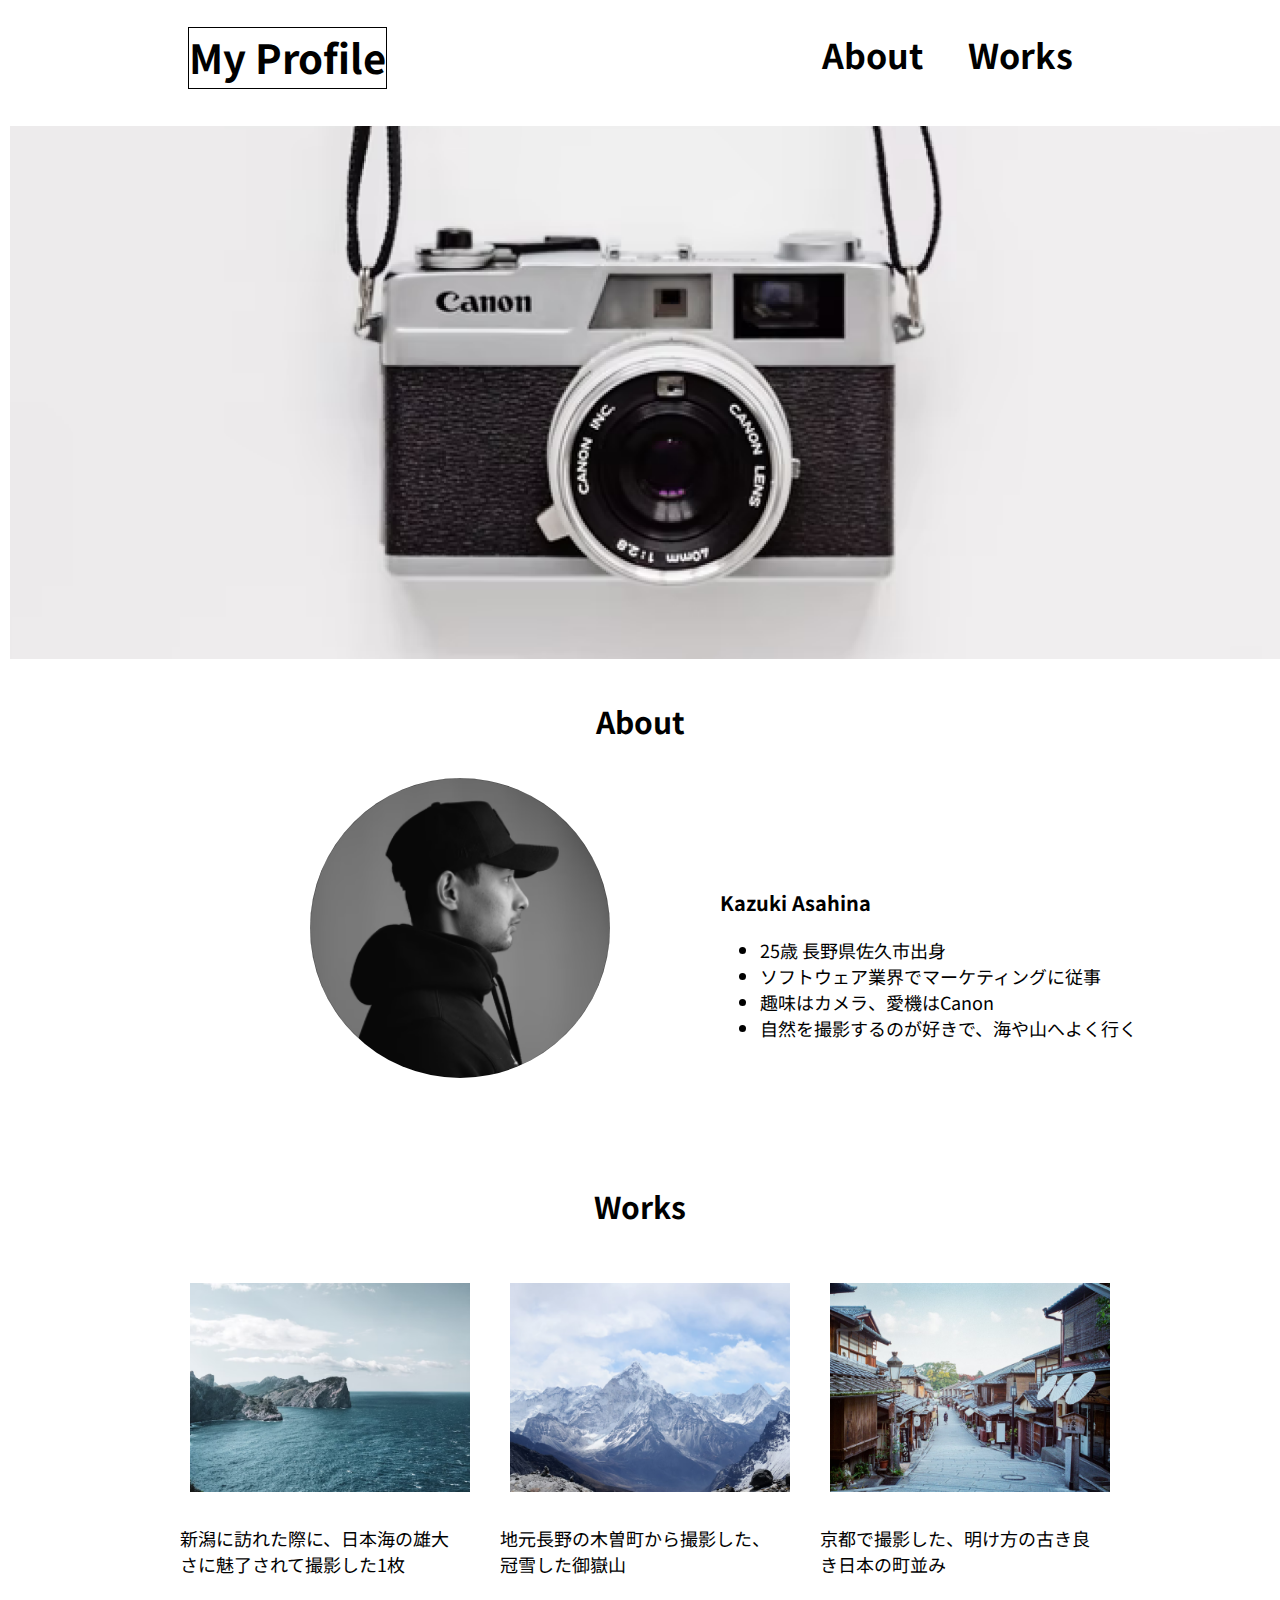
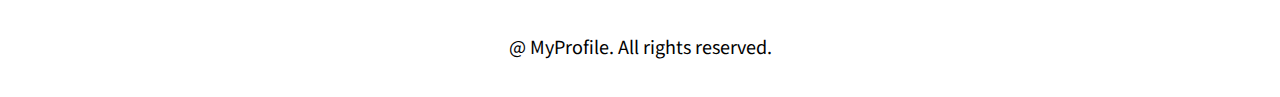
==== kadai_001/index2.html @ 9f2ab713 "kadai_001をアップロード" ====
<!-- 〇 -->
<!DOCTYPE html>
<html lang="en">
<head>
  <meta charset="UTF-8">
  <meta name="viewport" content="width=device-width, initial-scale=1.0">
  <meta name="description" content="Kazuki Asahinaの紹介">
  <title>PROFILE</title>
  <link rel="stylesheet" href="style.css">
  <link rel="preconnect" href="https://fonts.googleapis.com">
  <link rel="preconnect" href="https://fonts.gstatic.com" crossorigin="">
  <link href="https://fonts.googleapis.com/css2?family=Noto+Sans+JP&amp;display=swap" rel="stylesheet">
</head>

<body>
  <header>
    <div class="header-inner">
      <h1><a href="index.html" class="home">My Profile</a></h1>

<!-- ナビゲーション -->
 <nav>
  <ul class="menu">
    <li><a href="index.html#about">About</a></li>
    <li><a href="index.html#works">Works</a></li>
  </ul>
 </nav>
    </div>
  </header>
  
<main>
  <article>
    <!-- メイン画像 -->
     <div>
      <img class="main-camera" src="images/main.png" alt="カメラ">
     </div>
<!-- アバウト -->
     <section class="about">
      <h2 id="about">About</h2>
      <div class="about-inner">
      <img  class=picture src="images/about.png" alt="name">
      <div class="contents">
        <p class="name">Kazuki Asahina</p>
      <ul>
        <li>25歳 長野県佐久市出身</li>
        <li>ソフトウェア業界でマーケティングに従事</li>
        <li>趣味はカメラ、愛機はCanon</li>
        <li>自然を撮影するのが好きで、海や山へよく行く</li>
      </ul>
      </div>
      </div>
     </section>

<!-- セクション -->
     <section class="works">
      <h2 id="works">Works</h2>
      <div class="works-inner">
      <div class="item">
        <img src="images/works1.png" alt="日本海">
        <p>新潟に訪れた際に、日本海の雄大さに魅了されて撮影した1枚</p>
      </div>

      <div class="item">
        <img src="images/works2.png" alt="冠雪した御嶽山">
        <p>地元長野の木曽町から撮影した、冠雪した御嶽山</p>
      </div>

      <div class="item">
        <img src="images/works3.png" alt="京都">
        <p>京都で撮影した、明け方の古き良き日本の町並み</p>
      </div>
    </div>
     </section>
  </article>
</main>
</body>

<!-- フッター -->
<footer>
<p>@ MyProfile. All rights reserved.</p>
</footer>
---- kadai_001/style.css ----
* {
  box-sizing: border-box;
}

body {
  padding: 0px;
  margin: 0px;
  font-family: "Noto Sans JP", sans-serif;
  font-size: 18px;
}


/* ヘッダー */
.header-inner {
 display: flex;
 justify-content: space-around;
  font-size: 20px;
  font-weight: bold;

}

.header-inner a {
  color: black;
  text-decoration: none;
  
}


h1 {
 border: 1px solid black;

}


nav li {
  list-style: none;
  display: inline;
  margin: 0 20px;
  line-height: 70px;
  
  
}

nav a {
  font-size: 34px;
}


/* メイン画像 */
img {
  width: 100%;
  margin: 10px;
}

/* 真ん中の文字 */
h2 {
  font-size: 30px;
  font-weight: bold;
  text-align: center;
}

/* セクションアバウト */
.about-inner {
  display: flex;
  margin-left: 300px;
}

.name {
  font-weight: bold;
  font-size: 20px;
}

.contents {
 margin: 100px;
}


/* 顔写真 */
.picture {
  border-radius: 50%;
  height: 300px;
  width: 300px;
}

.works-inner {
  max-width: 960px;
  display: flex;
  margin: 0 auto;
  
} 

.item {
  width: 300px;
  margin: 20px;
  
}



/* フッター */
footer p {
  text-align: center;
  padding-bottom: 20px;
}

/* スマホ用スタイル */
@media (max-width: 767px){
h1 {
  font-size: 28px;
}

h2 {
  padding: 30px 0 20px ;
  font-size: 28px;
}

.about-inner {
  display: flex;
  justify-content: center;
}

nav li {
  margin: 0 10px;
}

nav a {
  font-size: 21px;
}

.item {
  width: 100%;
  text-align: center;
  padding-bottom: 40px;
}
}
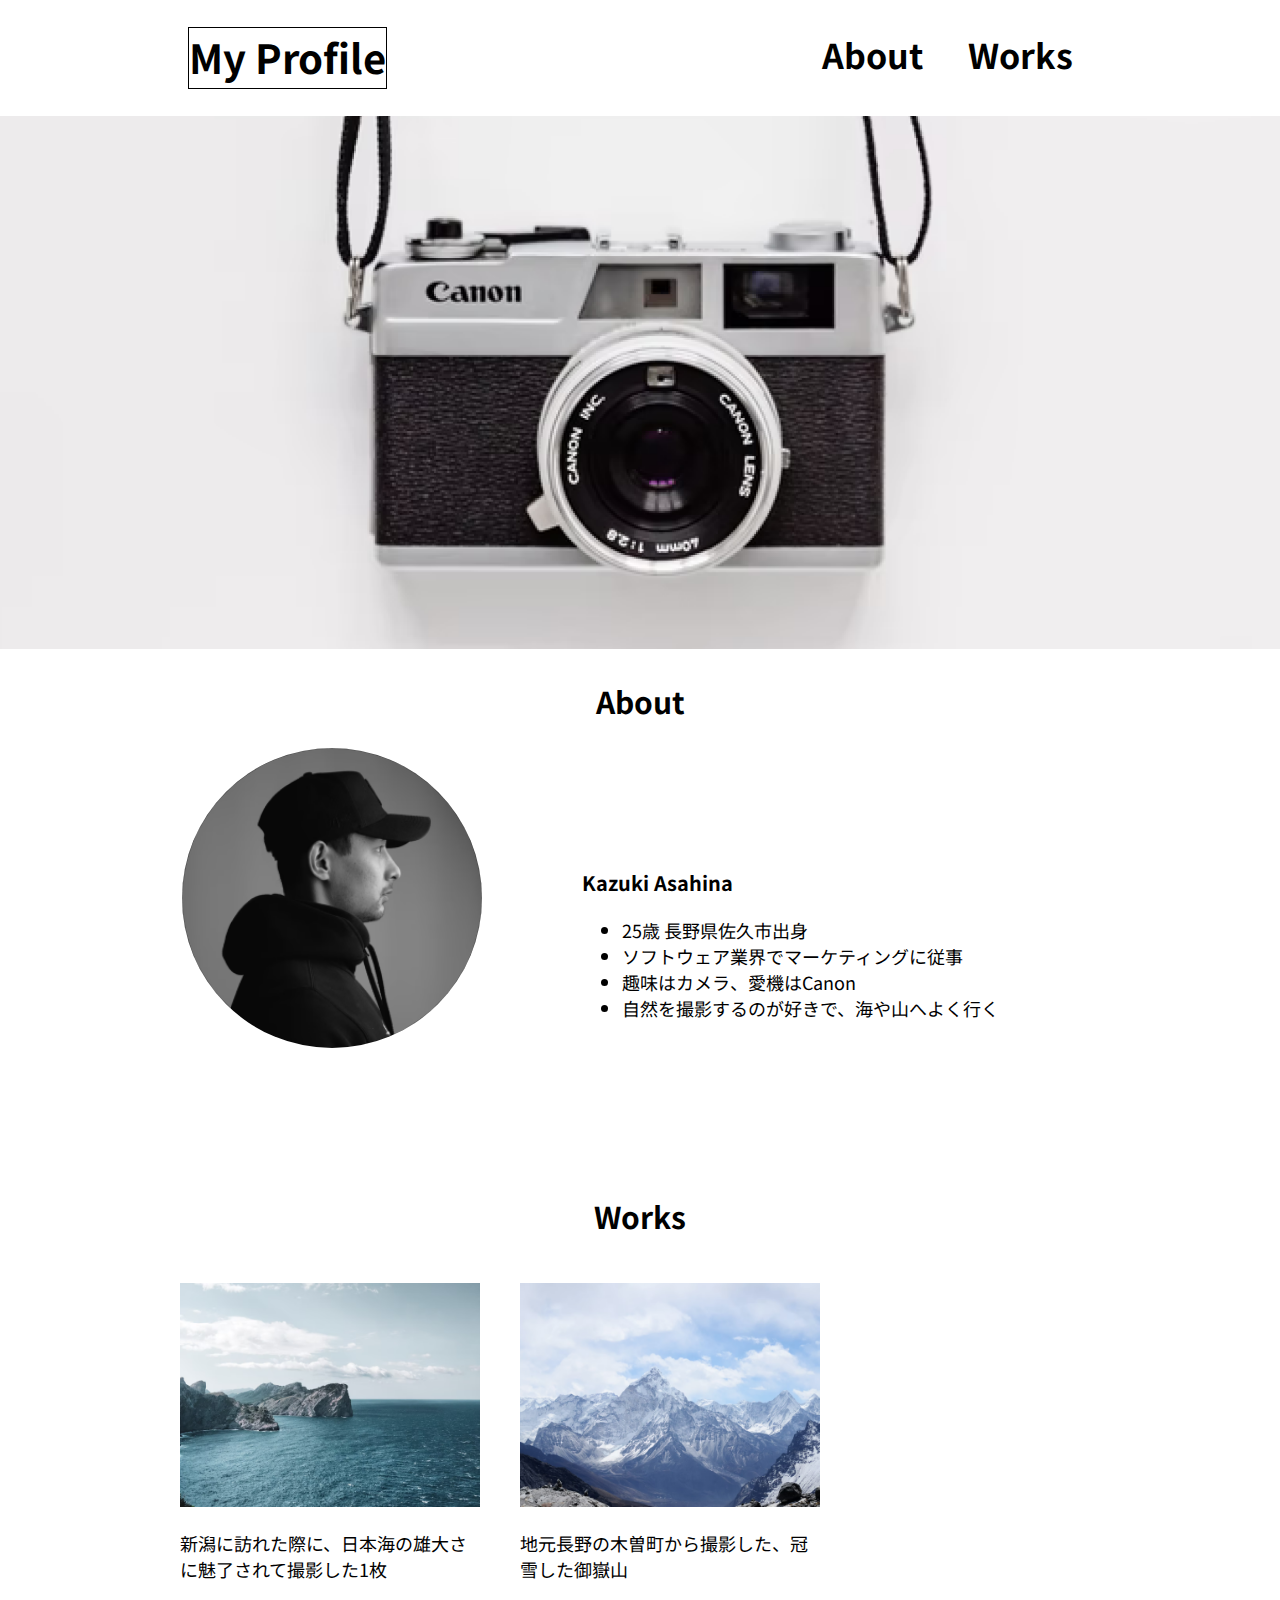
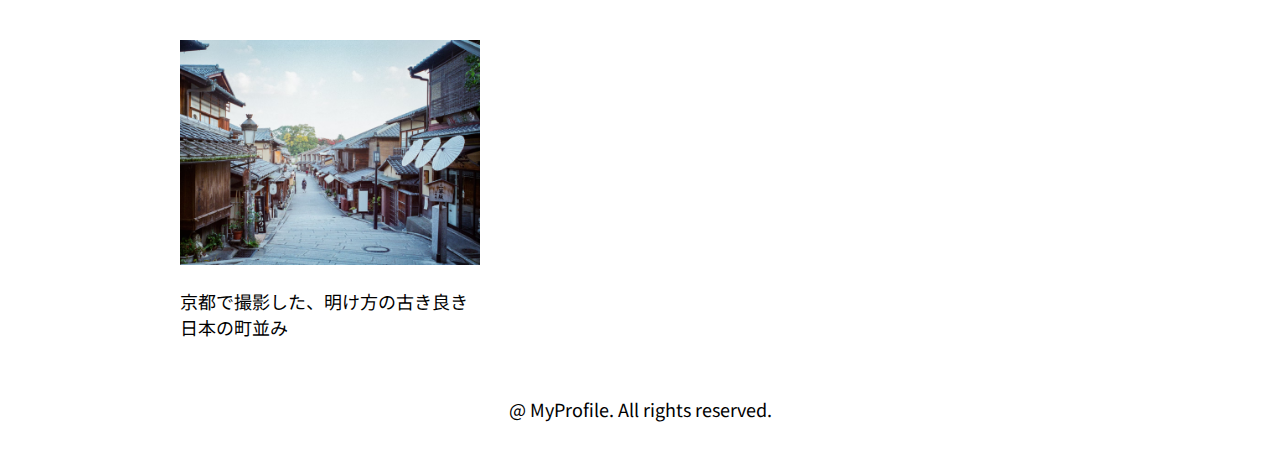
==== commit 07e40d9d: "kadai_001を修正アップロード" ====
--- a/kadai_001/index2.html
+++ b/kadai_001/index2.html
@@ -41,10 +41,10 @@
       <div class="contents">
         <p class="name">Kazuki Asahina</p>
       <ul>
-        <li>25歳 長野県佐久市出身</li>
-        <li>ソフトウェア業界でマーケティングに従事</li>
-        <li>趣味はカメラ、愛機はCanon</li>
-        <li>自然を撮影するのが好きで、海や山へよく行く</li>
+        <li class="contents_li">25歳 長野県佐久市出身</li>
+        <li class="contents_li">ソフトウェア業界でマーケティングに従事</li>
+        <li class="contents_li">趣味はカメラ、愛機はCanon</li>
+        <li class="contents_li">自然を撮影するのが好きで、海や山へよく行く</li>
       </ul>
       </div>
       </div>
--- a/kadai_001/style.css
+++ b/kadai_001/style.css
@@ -7,6 +7,8 @@
   margin: 0px;
   font-family: "Noto Sans JP", sans-serif;
   font-size: 18px;
+  color: #000000;
+  background-color: #ffffff;
 }
 
 
@@ -16,29 +18,24 @@
  justify-content: space-around;
   font-size: 20px;
   font-weight: bold;
-
 }
 
 .header-inner a {
   color: black;
   text-decoration: none;
-  
+  align-items: center;
+  flex-wrap: wrap
 }
 
 
 h1 {
  border: 1px solid black;
-
-}
-
+}
 
 nav li {
-  list-style: none;
   display: inline;
   margin: 0 20px;
   line-height: 70px;
-  
-  
 }
 
 nav a {
@@ -49,7 +46,6 @@
 /* メイン画像 */
 img {
   width: 100%;
-  margin: 10px;
 }
 
 /* 真ん中の文字 */
@@ -62,7 +58,7 @@
 /* セクションアバウト */
 .about-inner {
   display: flex;
-  margin-left: 300px;
+  justify-content: center;
 }
 
 .name {
@@ -71,7 +67,8 @@
 }
 
 .contents {
- margin: 100px;
+  margin: 100px;
+ padding-bottom: 30px;
 }
 
 
@@ -86,7 +83,7 @@
   max-width: 960px;
   display: flex;
   margin: 0 auto;
-  
+  flex-wrap: wrap
 } 
 
 .item {
@@ -95,6 +92,13 @@
   
 }
 
+.contents {
+margin: 20 auto;
+}
+
+.contents_li {
+  text-align: left;
+}
 
 
 /* フッター */
@@ -103,9 +107,25 @@
   padding-bottom: 20px;
 }
 
+
+
+
+
+
+
+
+
+
+
+
+
+
+
+
 /* スマホ用スタイル */
 @media (max-width: 767px){
-h1 {
+
+  h1 {
   font-size: 28px;
 }
 
@@ -114,22 +134,76 @@
   font-size: 28px;
 }
 
+
+nav a {
+  font-size: 10px;
+}
+
+
+.about {
+  display: flex;
+  flex-direction: column; /* 縦並びに設定 */
+  justify-content: center;
+  align-items: center;
+  text-align: center;
+  padding: 0;
+}
+
 .about-inner {
   display: flex;
-  justify-content: center;
+  flex-wrap: wrap;
+  max-width: 600px;
+  }
+
+.picture {
+border-radius: 50%;
+width: 150px; /* 適宜調整 */
+height: 150px; /* 適宜調整 */
+margin-bottom: 20px;  /* 画像の下にスペースを追加 */
+  }
+
+content {
+  margin: 0 0 0 0;
 }
 
 nav li {
-  margin: 0 10px;
+  margin: 0 18px;
 }
 
 nav a {
-  font-size: 21px;
-}
+  font-size: 34px;
+}
+
 
 .item {
   width: 100%;
   text-align: center;
   padding-bottom: 40px;
 }
+
+.about {
+  display: flex;
+  flex-direction: column; /* 縦並びに設定 */
+  justify-content: center;
+  align-items: center;
+  text-align: center;
+}
+
+.about-inner {
+  max-width: 600px;
+  width: 100%;
+
+}
+
+.profile-image {
+  border-radius: 50%;
+  width: 150px; /* 適宜調整 */
+  height: 150px; /* 適宜調整 */
+  margin-bottom: 20px;  /* 画像の下にスペースを追加 */
+}
+
+
+
+
+
 }